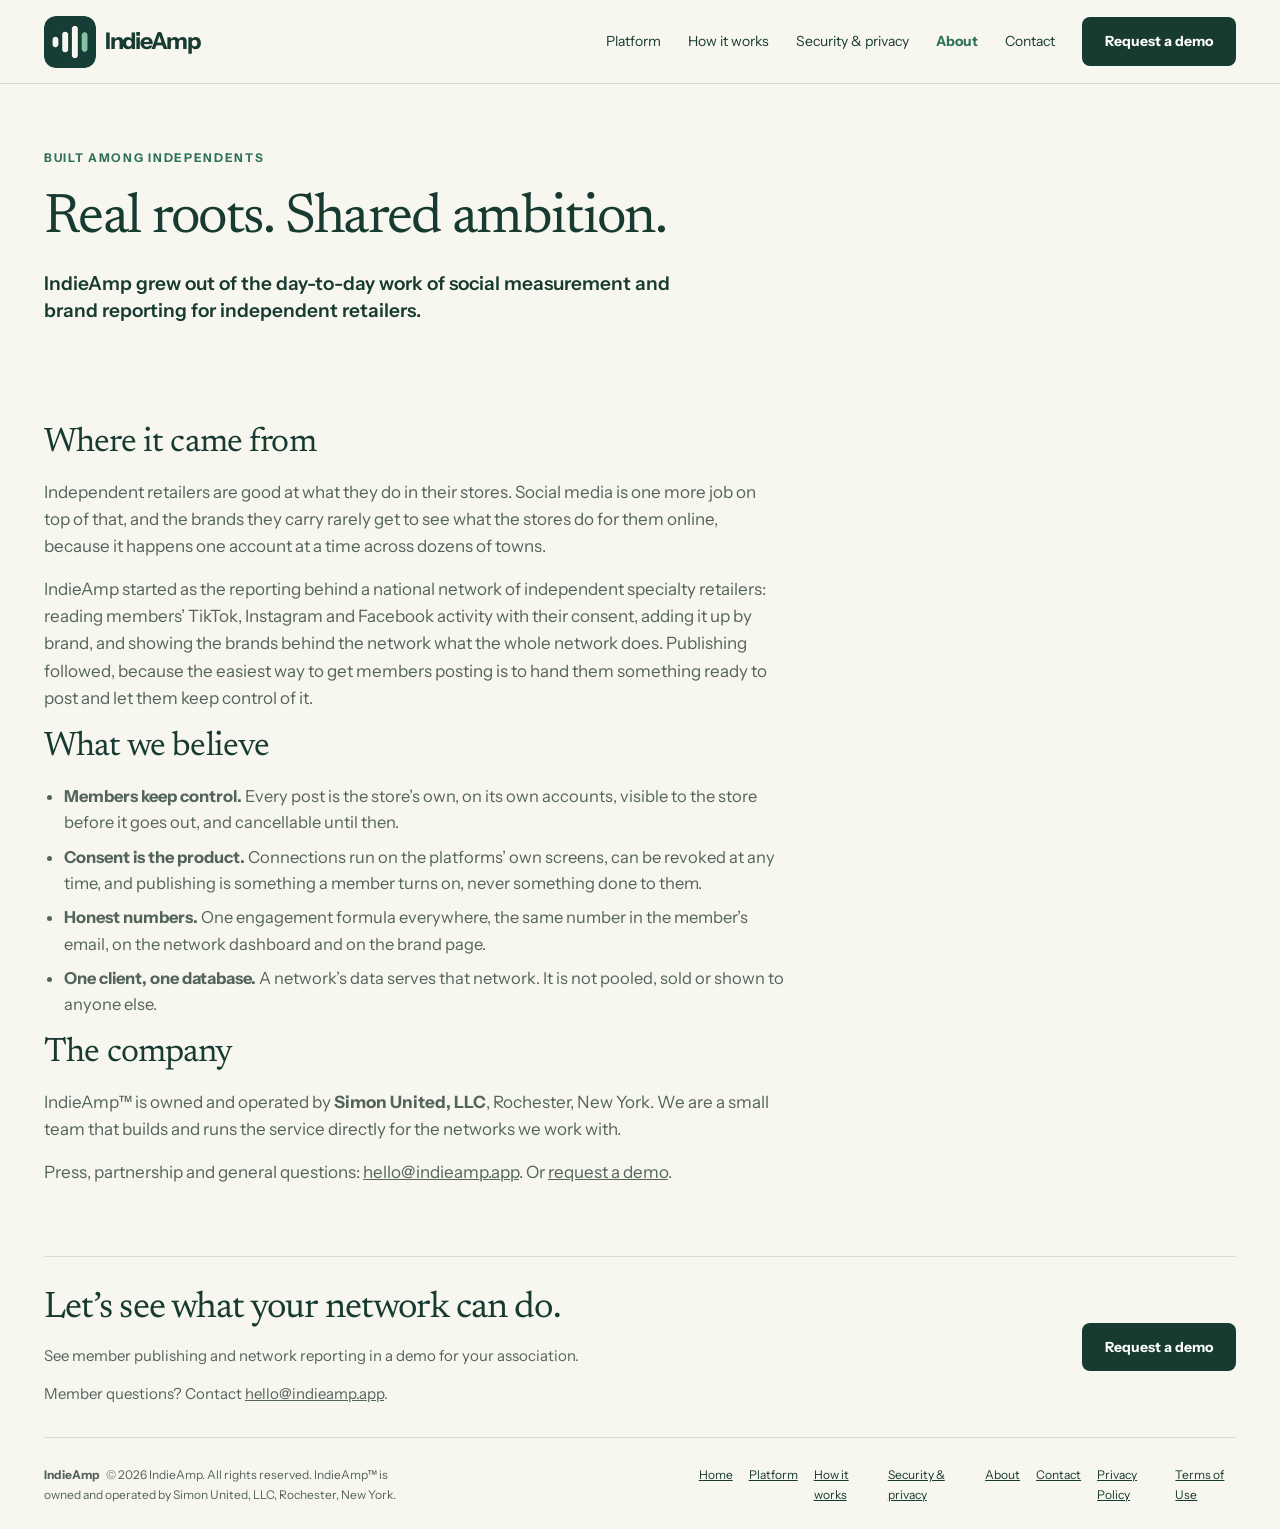
==== about.html @ b31b8cba "Site becomes eight real pages for the TikTok review: Platform, How it works, Security & privacy, Abo" ====
<!doctype html><html lang="en"><head><meta charset="utf-8"><meta name="viewport" content="width=device-width,initial-scale=1"><title>About IndieAmp</title><meta name="description" content="IndieAmp grew out of social measurement and brand reporting for independent retailers. Owned and operated by Simon United, LLC, Rochester, New York."><meta property="og:type" content="website"><meta property="og:title" content="About IndieAmp"><meta property="og:description" content="IndieAmp grew out of social measurement and brand reporting for independent retailers. Owned and operated by Simon United, LLC, Rochester, New York."><meta name="theme-color" content="#173b30"><link rel="icon" href="/favicon.ico?v=2" sizes="any"><link rel="icon" href="/favicon.svg?v=2" type="image/svg+xml"><link rel="icon" href="/icon-192.png?v=3" type="image/png" sizes="192x192"><link rel="apple-touch-icon" href="/apple-touch-icon.png?v=2"><link rel="canonical" href="https://indieamp.app/about.html"><link rel="stylesheet" href="site.css?v=1">
<!-- Google Analytics 4 (visitor counts and approximate location; Google signals and ad personalization off) -->
<script async src="https://www.googletagmanager.com/gtag/js?id=G-2YFGQVSRQZ"></script>
<script>window.dataLayer=window.dataLayer||[];function gtag(){dataLayer.push(arguments);}gtag('js',new Date());gtag('config','G-2YFGQVSRQZ',{allow_google_signals:false,allow_ad_personalization_signals:false});</script>
</head>
<body>
<a class="skip" href="#top">Skip to content</a>
<header><div class="wrap"><a class="logo" href="index.html"><img class="appicon" src="/icon-192.png?v=3" width="52" height="52" alt="IndieAmp app icon">IndieAmp</a>
<nav id="nav" aria-label="Main navigation"><div class="links"><a href="platform.html">Platform</a><a href="how-it-works.html">How it works</a><a href="security.html">Security & privacy</a><a href="about.html" aria-current="page">About</a><a href="contact.html">Contact</a></div><a class="button" href="contact.html">Request a demo</a><button class="menu-toggle" type="button" aria-expanded="false" aria-controls="nav" onclick="var n=document.getElementById('nav');var o=n.classList.toggle('open');this.setAttribute('aria-expanded',o)">Menu</button></nav></div></header>
<main id="top">
<div class="wrap">
<section class="page-hero"><div class="eyebrow">Built among independents</div><h1>Real roots. Shared ambition.</h1>
<p class="lead">IndieAmp grew out of the day-to-day work of social measurement and brand reporting for independent retailers.</p></section>

<section class="section"><div class="prose">
<h2>Where it came from</h2>
<p>Independent retailers are good at what they do in their stores. Social media is one more job on top of that, and the brands they carry rarely get to see what the stores do for them online, because it happens one account at a time across dozens of towns.</p>
<p>IndieAmp started as the reporting behind a national network of independent specialty retailers: reading members’ TikTok, Instagram and Facebook activity with their consent, adding it up by brand, and showing the brands behind the network what the whole network does. Publishing followed, because the easiest way to get members posting is to hand them something ready to post and let them keep control of it.</p>
<h2>What we believe</h2>
<ul><li><strong>Members keep control.</strong> Every post is the store’s own, on its own accounts, visible to the store before it goes out, and cancellable until then.</li>
<li><strong>Consent is the product.</strong> Connections run on the platforms’ own screens, can be revoked at any time, and publishing is something a member turns on, never something done to them.</li>
<li><strong>Honest numbers.</strong> One engagement formula everywhere, the same number in the member’s email, on the network dashboard and on the brand page.</li>
<li><strong>One client, one database.</strong> A network’s data serves that network. It is not pooled, sold or shown to anyone else.</li></ul>
<h2>The company</h2>
<p>IndieAmp™ is owned and operated by <strong>Simon United, LLC</strong>, Rochester, New York. We are a small team that builds and runs the service directly for the networks we work with.</p>
<p>Press, partnership and general questions: <a href="mailto:hello@indieamp.app">hello@indieamp.app</a>. Or <a href="contact.html">request a demo</a>.</p>
</div></section>
<section class="closing" id="contact"><div><h2>Let’s see what your network can do.</h2><p>See member publishing and network reporting in a demo for your association.</p><p>Member questions? Contact <a href="mailto:hello@indieamp.app">hello@indieamp.app</a>.</p></div><a class="button" href="contact.html">Request a demo</a></section></div>
</main>
<footer><div class="wrap"><div class="foot">
<p><strong>IndieAmp</strong> &nbsp; © 2026 IndieAmp. All rights reserved. IndieAmp™ is owned and operated by Simon United, LLC, Rochester, New York.</p>
<div class="footlinks"><a href="index.html">Home</a><a href="platform.html">Platform</a><a href="how-it-works.html">How it works</a><a href="security.html">Security &amp; privacy</a><a href="about.html">About</a><a href="contact.html">Contact</a><a href="privacy.html">Privacy Policy</a><a href="terms.html">Terms of Use</a></div>
</div></div></footer>
<!-- Vercel Web Analytics (cookieless; static-site install: the script tag, no package) -->
<script defer src="/_vercel/insights/script.js"></script>
</body></html>
---- site.css ----
@font-face{font-family:'Newsreader';font-style:normal;font-weight:400;font-display:swap;src:url(fonts/newsreader-latin-400-normal.woff2) format('woff2')}
@font-face{font-family:'Newsreader';font-style:normal;font-weight:500;font-display:swap;src:url(fonts/newsreader-latin-500-normal.woff2) format('woff2')}
@font-face{font-family:'Instrument Sans';font-style:normal;font-weight:400;font-display:swap;src:url(fonts/instrument-sans-latin-400-normal.woff2) format('woff2')}
@font-face{font-family:'Instrument Sans';font-style:normal;font-weight:500;font-display:swap;src:url(fonts/instrument-sans-latin-500-normal.woff2) format('woff2')}
@font-face{font-family:'Instrument Sans';font-style:normal;font-weight:600;font-display:swap;src:url(fonts/instrument-sans-latin-600-normal.woff2) format('woff2')}
@font-face{font-family:'Instrument Sans';font-style:normal;font-weight:700;font-display:swap;src:url(fonts/instrument-sans-latin-700-normal.woff2) format('woff2')}

:root{--ink:#173b30;--green:#2d7158;--cream:#f7f6ef;--muted:#53645b;--line:#d9ded2;--lime:#d9ecaa}*{box-sizing:border-box}html{scroll-behavior:smooth}body{margin:0;background:var(--cream);color:var(--ink);font-family:Arial,sans-serif;font-size:16px;line-height:1.6}a{color:inherit}button{font:inherit}h1,h2,h3,p{margin:0}h1,h2,.serif{font-family:Georgia,serif;font-weight:400;letter-spacing:-.045em}h1{font-size:64px;line-height:1.08}h2{font-size:46px;line-height:1.14}h3{font-size:25px;line-height:1.25;letter-spacing:-.025em}p{color:var(--muted)}.wrap{max-width:1200px;padding:0 40px;margin:auto}.eyebrow{font-size:12px;font-weight:700;letter-spacing:.14em;text-transform:uppercase;color:var(--green);margin-bottom:22px}.button{display:inline-flex;padding:13px 23px;border-radius:8px;background:var(--ink);color:white;text-decoration:none;font-size:14px;font-weight:700;align-items:center;justify-content:center}.button:hover{background:var(--green)}a:focus-visible,button:focus-visible{outline:3px solid #739f2f;outline-offset:5px}.logo{display:flex;gap:9px;align-items:center;font-weight:700;font-size:23px;text-decoration:none;letter-spacing:-.055em}.appicon{display:block;width:52px;height:52px;border-radius:12px;flex:none}.mark{display:flex;align-items:center;gap:2.3px;height:25px}.mark i{width:4px;background:currentColor;border-radius:2px}.mark i:nth-child(1){height:8px}.mark i:nth-child(2){height:16px}.mark i:nth-child(3){height:25px}.mark i:nth-child(4){height:15px;background:#5E9A7C}header .wrap{display:flex;align-items:center;justify-content:space-between;height:94px;border-bottom:1px solid var(--line)}nav{display:flex;gap:27px;align-items:center}nav a:not(.button){font-size:14px;text-decoration:none}.hero{display:grid;grid-template-columns:1fr 1.03fr;gap:50px;align-items:center;padding-top:66px;padding-bottom:65px}.hero h1 em{display:block;font-style:normal;color:var(--green)}.lead{font-size:20px;font-weight:600;line-height:1.45;color:var(--ink);margin:25px 0 12px}.hero p:not(.lead){max-width:490px}.hero .button{margin-top:26px}.hero-visual{position:relative}.hero-visual img{width:100%;display:block;border-radius:22px}.caption{font-size:12px;text-align:center;letter-spacing:.07em;color:var(--muted);margin-top:12px}.pillars{background:var(--ink);color:#fff;border-radius:18px;display:grid;grid-template-columns:repeat(3,1fr);padding:34px 15px}.pillar{padding:0 28px}.pillar+.pillar{border-left:1px solid #496359}.pillar .number{color:var(--lime);font-size:13px;font-weight:700;letter-spacing:.1em}.pillar h2{font-size:35px;letter-spacing:-.025em;margin:7px 0 13px}.pillar p{color:#e0e7df;font-size:15px;line-height:1.6}.trust{display:flex;justify-content:space-between;flex-wrap:wrap;gap:15px;padding:25px 0;font-size:13px;border-bottom:1px solid var(--line);color:var(--muted)}.trust span::first-letter{color:var(--green)}.section{padding-top:84px;padding-bottom:70px}.intro{max-width:640px;margin-bottom:32px}.intro p{margin-top:17px;font-size:18px}.tabs{display:flex;border-bottom:1px solid var(--line);gap:30px}.tab{border:0;background:none;padding:15px 4px;color:var(--muted);cursor:pointer;font-size:16px}.tab[aria-selected=true]{border-bottom:3px solid var(--green);color:var(--ink);font-weight:700}.audience{display:grid;grid-template-columns:.9fr 1.1fr;gap:60px;align-items:center;padding:35px 0 18px;min-height:350px}.audience[hidden]{display:none}.audience h3{font-size:31px;max-width:420px;margin-bottom:18px}.audience p{max-width:450px}.product{background:#e8eddf;border:1px solid var(--line);border-radius:16px;min-height:275px;display:flex;align-items:center;justify-content:center;padding:25px}.product img{width:100%;max-height:290px;object-fit:contain;border-radius:10px}.disclosure{font-size:12px;line-height:1.6;margin-top:12px}.how{background:#edf0e5;border-top:1px solid var(--line);border-bottom:1px solid var(--line);padding:65px 0}.steps{display:grid;grid-template-columns:repeat(4,1fr);gap:27px;margin-top:35px}.step b{display:flex;width:37px;height:37px;border:1px solid #afbcaa;align-items:center;justify-content:center;border-radius:50%;font-size:13px;margin-bottom:18px}.step h3{font-size:18px;margin-bottom:10px}.step p{font-size:15px}.roots{display:grid;grid-template-columns:1fr 1.25fr;gap:65px;padding:75px 0;border-bottom:1px solid var(--line)}.roots h2{font-size:43px}.roots p+p{margin-top:16px}.roots .statement{font-size:22px;color:var(--ink);line-height:1.45}.privacy{padding:70px 0}.privacy h2{font-size:40px}.privacy>p{margin-top:13px}table{width:100%;border-collapse:collapse;margin:30px 0;font-size:15px}th{text-align:left;font-size:12px;letter-spacing:.1em;color:var(--green);padding:14px 18px;background:#e9eee0}td{padding:17px 18px;border-bottom:1px solid var(--line);vertical-align:top;width:50%}.privacy h3{font-size:23px;margin-bottom:20px}.privacy ul{padding:0;list-style:none}.privacy li{padding:11px 0 11px 24px;position:relative;color:var(--muted);font-size:15px}.privacy li::before{content:'×';position:absolute;left:0;color:var(--green);font-size:20px}.privacy .trust{border:0}.privacy-link{font-size:14px}.closing{background:var(--ink);color:white;padding:48px;border-radius:18px;display:flex;align-items:center;justify-content:space-between;gap:25px}.closing h2{font-size:39px;max-width:620px}.closing p{color:#e0e7df;margin-top:14px;font-size:15px}.closing .button{background:var(--lime);color:var(--ink);white-space:nowrap}.closing a:not(.button){color:#e0e7df}footer{padding:38px 0 25px}.foot{display:flex;justify-content:space-between;gap:20px;align-items:center}.foot p,.foot a{font-size:12px}.foot p{max-width:800px;text-wrap:balance}.footlinks{display:flex;gap:16px}.prototype{font-size:12px;color:var(--muted);margin-top:17px}.prototype a{font-size:12px}.desktop-note{font-size:12px;color:var(--muted)}
@media(min-width:1500px){.wrap{max-width:1330px}.hero h1{font-size:72px}}
@media(max-width:800px){.wrap{padding:0 24px}header .wrap{height:78px}nav{gap:12px}.links{display:none}.hero{grid-template-columns:1fr;gap:30px;padding-top:40px;padding-bottom:40px}h1{font-size:49px}.hero-visual{max-width:590px}.pillars{grid-template-columns:1fr;padding:13px 25px}.pillar{padding:21px 0}.pillar+.pillar{border-left:0;border-top:1px solid #496359}.trust{font-size:12px;justify-content:flex-start;gap:12px 22px}.section{padding-top:53px;padding-bottom:42px}h2{font-size:36px}.intro p{font-size:16px}.audience{grid-template-columns:1fr;gap:22px;min-height:0}.audience h3{font-size:28px}.tabs{gap:23px}.tab{font-size:15px}.product{min-height:230px;padding:18px}.steps{grid-template-columns:1fr 1fr;gap:30px 22px}.how{padding:45px 0}.roots{grid-template-columns:1fr;gap:25px;padding:50px 0}.roots h2{font-size:36px}.privacy{padding:50px 0}table{font-size:13px}td,th{padding:12px 10px}.closing{padding:29px;flex-direction:column;align-items:flex-start}.closing h2{font-size:33px}.foot{flex-wrap:wrap}.footlinks{flex-wrap:wrap}}

/* Refined original composition */
.wrap{max-width:1280px;padding-left:44px;padding-right:44px}header .wrap{height:84px}.hero{grid-template-columns:1.05fr 1fr;gap:48px;padding-top:64px;padding-bottom:60px}h1{font-size:52px;line-height:1.14}.hero h1 em{margin-top:5px}.lead{font-size:19px;margin-top:25px}.hero-visual{background:#e5eadc;border-radius:20px;padding:18px 18px 13px}.dashboard{display:flex;background:#fff;border-radius:12px;box-shadow:5px 6px 0 #cfd9c7;overflow:hidden;min-height:307px}.dash-side{width:100px;flex:none;background:#173f35;color:white;padding:19px 10px;font-size:11px}.dash-side strong{display:block;font-size:15px;margin-bottom:23px;padding-left:5px}.dash-side span{display:block;padding:7px 6px;margin-bottom:8px;border-radius:5px;color:#dce7de}.dash-side .active{background:#365b4e;color:#fff}.dash-main{min-width:0;flex:1;padding:20px 17px}.dash-title{display:flex;justify-content:space-between;align-items:center;gap:12px;font-size:14px}.dash-title span{font-size:10px;color:#65746c;white-space:nowrap}.metrics{display:grid;grid-template-columns:repeat(3,1fr);gap:8px;margin:19px 0}.metrics>div{background:#f7f7f1;padding:11px 8px;border-radius:5px}.metrics span{display:block;font-size:10px;color:#65746c;white-space:nowrap}.metrics b{display:block;font-size:23px;line-height:1.35;letter-spacing:-.035em}.metrics small{font-size:9px;color:#2d7158}.chart-title{font-size:11px;font-weight:bold;display:flex;justify-content:space-between;gap:10px}.chart-title span{font-size:8px;font-weight:normal;color:#65746c}.chart{width:100%;height:112px;margin-top:12px;display:block}.dash-message{margin-top:9px;background:#d9ecaa;border-radius:6px;padding:10px 5px;font-size:11px;font-weight:bold;text-align:center}.caption{font-size:10px;margin-top:14px}.pillars{background:transparent;color:var(--ink);padding:0;border-radius:0;gap:30px;margin:0 0 23px}.pillar{padding:10px 0 8px}.pillar+.pillar{border-left:0}.pillar .number{color:var(--green)}.pillar h2{font-size:32px;margin-top:7px}.pillar p{color:var(--muted);font-size:15px}.trust{padding:24px 0;border-top:1px solid var(--line)}.section{padding-top:57px;padding-bottom:54px}.intro{max-width:760px;margin-bottom:27px}.intro h2 br{display:none}.intro h2{font-size:40px}.intro p{font-size:16px;margin-top:12px}.audience-grid{display:grid;grid-template-columns:repeat(3,1fr);gap:20px}.audience{display:flex;flex-direction:column;align-items:stretch;gap:0;padding:20px;background:#fff;border:1px solid var(--line);border-radius:12px;min-height:0}.audience>div:first-child{display:contents}.audience .eyebrow{order:0;font-size:11px;margin-bottom:16px}.audience .product{order:1;padding:14px;min-height:185px;height:205px;margin-bottom:23px;border:0;border-radius:8px;background:#eef1e6}.audience .product img{width:100%;height:100%;max-height:190px;object-fit:contain}.audience h3{order:2;font-size:21px;line-height:1.3;margin-bottom:12px;min-height:54px;letter-spacing:-.02em}.audience p{order:3;font-size:15px;line-height:1.6}.how{background:transparent;border-top:0;border-bottom:0;padding:25px 0 60px}.how h2 br{display:none}.how h2{font-size:38px}.steps{margin-top:30px}.step b{background:#d9ecaa;border:0;width:34px;height:34px}.step h3{font-size:17px}.step p{font-size:15px}.roots-band{background:#173f35;color:#fff}.roots{padding:48px 0;border:0;gap:70px;grid-template-columns:.8fr 1.3fr}.roots .eyebrow{color:#d9ecaa}.roots h2{font-size:39px}.roots .statement{color:#fff;font-size:19px}.roots p{color:#dce6dc;font-size:16px}.privacy{padding:56px 0}.privacy h2{font-size:37px}.privacy .trust{border:0}.closing{padding:31px 0;background:none;border-radius:0;color:var(--ink);border-top:1px solid var(--line);border-bottom:1px solid var(--line)}.closing h2{font-size:37px}.closing p,.closing a:not(.button){color:var(--muted)}.closing .button{background:var(--ink);color:white}footer{padding-top:27px}.prototype{font-size:11px}
@media(min-width:1500px){.wrap{max-width:1360px}.hero h1{font-size:57px}}
@media(max-width:1050px) and (min-width:801px){.wrap{padding-left:30px;padding-right:30px}.hero{gap:28px}.hero h1{font-size:43px}.dash-side{width:82px}.dash-main{padding:15px 10px}.metrics b{font-size:20px}.metrics span{font-size:8px}.chart-title span{display:none}.audience{padding:17px}.audience h3{font-size:20px}}
@media(max-width:800px){.wrap{padding:0 24px}.hero{grid-template-columns:1fr;padding-top:40px;padding-bottom:34px;gap:28px}.hero h1{font-size:43px}.hero-visual{padding:13px 13px 10px}.dashboard{min-height:260px}.dash-side{width:78px;padding:15px 7px;font-size:9px}.dash-side strong{font-size:13px}.dash-main{padding:15px 10px}.dash-title{font-size:11px}.dash-title span{font-size:8px}.metrics{gap:5px;margin:14px 0}.metrics>div{padding:8px 5px}.metrics span{font-size:8px}.metrics b{font-size:19px}.chart-title{font-size:9px}.chart-title span{font-size:7px}.chart{height:94px}.dash-message{font-size:9px}.pillars{grid-template-columns:1fr;gap:0;margin-bottom:20px}.pillar{padding:21px 0}.pillar+.pillar{border-top:1px solid var(--line)}.pillar p{font-size:16px}.audience-grid{grid-template-columns:1fr;gap:20px}.audience{padding:22px}.audience .product{height:235px}.audience .product img{max-height:215px}.audience h3{font-size:24px;min-height:0}.audience p{font-size:16px}.section{padding-top:43px;padding-bottom:38px}.intro h2,.how h2{font-size:34px}.how{padding:20px 0 44px}.roots{grid-template-columns:1fr;gap:22px;padding:38px 0}.roots h2{font-size:35px}.privacy h2,.closing h2{font-size:33px}.closing{padding:30px 0}.closing .button{margin-top:3px}}

.privacy table tbody td{background:#ffffff}
body{font-family:'Instrument Sans',Arial,sans-serif}h1,h2,.serif{font-family:'Newsreader',Georgia,serif;letter-spacing:-.025em}h1{letter-spacing:-.03em}
.pillars{gap:20px}
.pillar{background:#fff;border:1px solid #E2DED0;border-radius:18px;padding:26px 28px 28px;box-shadow:0 1px 2px rgba(23,56,47,.04)}
.pillar+.pillar{border-left:1px solid #E2DED0;border-top:1px solid #E2DED0}
.pillar svg{display:block;margin-bottom:16px}
.pillar h2{font-size:38px;line-height:1.05;letter-spacing:-.015em;color:#2D6A4F;margin:0 0 12px}
.pillar p{font-size:15.5px;line-height:1.6}
@media(max-width:800px){.pillars{gap:14px}.pillar{padding:22px 22px 24px}.pillar h2{font-size:34px}}
.skip{position:absolute;left:-9999px;top:8px;background:#173b30;color:#fff;padding:10px 16px;border-radius:8px;z-index:10}.skip:focus{left:8px}
.dashboard{min-height:0}.dashboard img{display:block;width:100%;height:auto}
.what-grid{display:grid;grid-template-columns:1fr 1.4fr;gap:40px}.what-grid h3{margin-bottom:12px}.what-grid ul{margin:0 0 14px;padding-left:20px}.what-grid li{color:var(--muted);margin-bottom:8px}@media(max-width:760px){.what-grid{grid-template-columns:1fr;gap:24px}}
/* ---- multi-page additions (2026-11-09) ---- */
.links{display:flex;gap:27px;align-items:center}.links a{font-size:14px;text-decoration:none}.links a[aria-current=page]{color:var(--green);font-weight:700}
.menu-toggle{display:none;border:1px solid var(--line);background:#fff;color:var(--ink);border-radius:8px;padding:10px 14px;font-size:14px;font-weight:700;cursor:pointer}
.page-hero{padding:64px 0 30px;max-width:780px}.page-hero h1{font-size:56px;line-height:1.08}.page-hero .lead{margin-top:20px;max-width:680px}.page-hero p:not(.lead){margin-top:14px;max-width:680px;font-size:17px}
.cards{display:grid;grid-template-columns:repeat(3,1fr);gap:20px}.cards.two{grid-template-columns:repeat(2,1fr)}
.card{background:#fff;border:1px solid var(--line);border-radius:14px;padding:26px}.card h3{font-size:21px;margin-bottom:10px}.card p,.card li{font-size:15.5px;line-height:1.6}.card ul{margin:10px 0 0;padding-left:18px}.card li{color:var(--muted);margin-bottom:6px}.card .eyebrow{margin-bottom:12px}
.prose{max-width:740px}.prose p{margin-bottom:16px;font-size:17px}.prose h2{font-size:34px;margin:0 0 16px}.prose h3{margin:26px 0 8px}.prose ul{margin:0 0 16px;padding-left:20px}.prose li{color:var(--muted);margin-bottom:8px;font-size:16.5px}
.section+.section{border-top:1px solid var(--line)}
.faq{max-width:800px}.faq details{border-top:1px solid var(--line);padding:16px 0}.faq details:last-of-type{border-bottom:1px solid var(--line)}.faq summary{cursor:pointer;font-weight:600;font-size:17px;list-style:none;display:flex;justify-content:space-between;gap:16px;color:var(--ink)}.faq summary::-webkit-details-marker{display:none}.faq summary::after{content:'+';color:var(--green);font-size:22px;line-height:1}.faq details[open] summary::after{content:'\2212'}.faq details p{margin-top:10px;font-size:16px}
.contact-grid{display:grid;grid-template-columns:1.1fr .9fr;gap:48px;align-items:start}.contact-grid address{font-style:normal;color:var(--muted);line-height:1.7}.contact-grid .button{margin-top:18px}
.steps.detail{grid-template-columns:repeat(2,1fr)}
@media(max-width:800px){.menu-toggle{display:inline-flex}header .wrap{position:relative}.links{display:none}nav.open .links{display:flex;flex-direction:column;align-items:flex-start;gap:4px;position:absolute;top:78px;left:0;right:0;background:#fff;border-bottom:1px solid var(--line);padding:14px 24px 18px;z-index:9}nav.open .links a{display:block;padding:10px 0;font-size:16px}nav .button{display:none}nav.open .button{display:inline-flex;position:absolute;top:calc(78px + 1px);right:24px;z-index:10;margin-top:14px}
.page-hero{padding:36px 0 18px}.page-hero h1{font-size:38px}.cards,.cards.two,.contact-grid,.steps.detail{grid-template-columns:1fr}.prose h2{font-size:28px}.prose p{font-size:16px}}
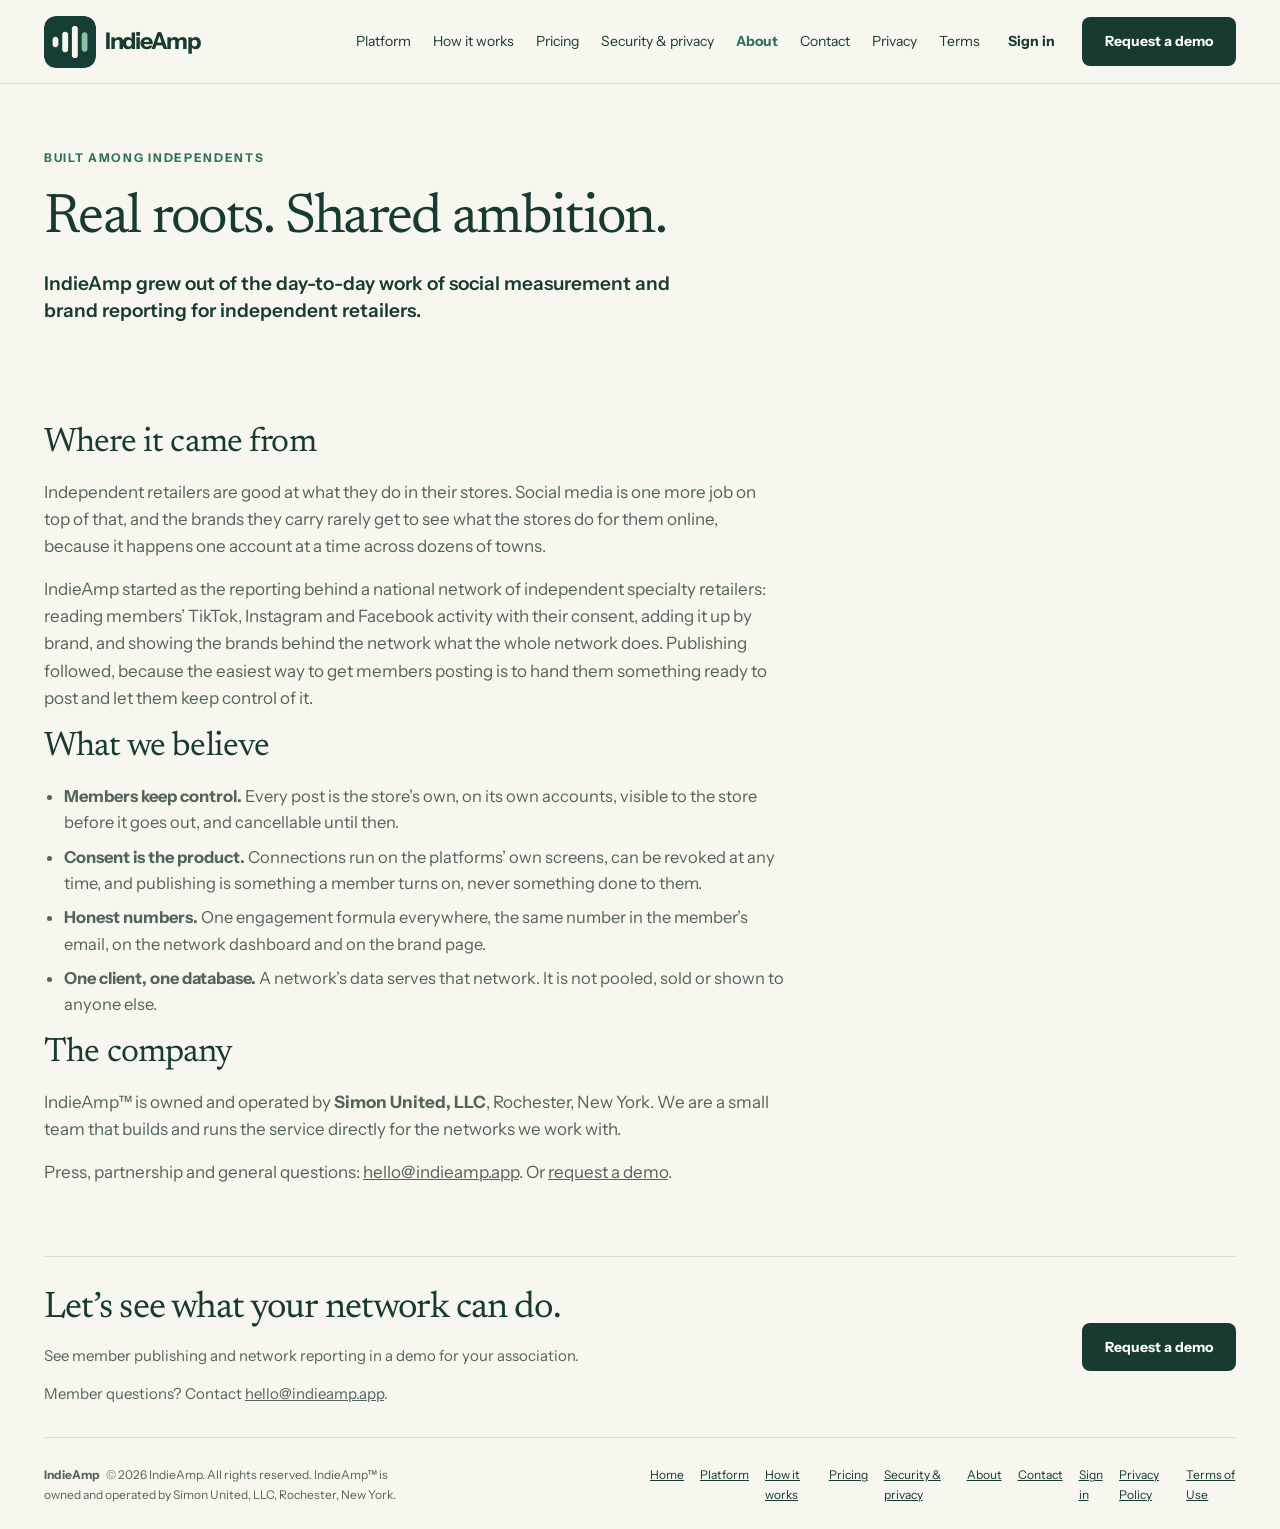
==== commit e74c5455: "Pricing and Sign in pages; Privacy and Terms in the top nav of every page (TikTok's guideline: visib" ====
--- a/about.html
+++ b/about.html
@@ -1,4 +1,4 @@
-<!doctype html><html lang="en"><head><meta charset="utf-8"><meta name="viewport" content="width=device-width,initial-scale=1"><title>About IndieAmp</title><meta name="description" content="IndieAmp grew out of social measurement and brand reporting for independent retailers. Owned and operated by Simon United, LLC, Rochester, New York."><meta property="og:type" content="website"><meta property="og:title" content="About IndieAmp"><meta property="og:description" content="IndieAmp grew out of social measurement and brand reporting for independent retailers. Owned and operated by Simon United, LLC, Rochester, New York."><meta name="theme-color" content="#173b30"><link rel="icon" href="/favicon.ico?v=2" sizes="any"><link rel="icon" href="/favicon.svg?v=2" type="image/svg+xml"><link rel="icon" href="/icon-192.png?v=3" type="image/png" sizes="192x192"><link rel="apple-touch-icon" href="/apple-touch-icon.png?v=2"><link rel="canonical" href="https://indieamp.app/about.html"><link rel="stylesheet" href="site.css?v=1">
+<!doctype html><html lang="en"><head><meta charset="utf-8"><meta name="viewport" content="width=device-width,initial-scale=1"><title>About IndieAmp</title><meta name="description" content="IndieAmp grew out of social measurement and brand reporting for independent retailers. Owned and operated by Simon United, LLC, Rochester, New York."><meta property="og:type" content="website"><meta property="og:title" content="About IndieAmp"><meta property="og:description" content="IndieAmp grew out of social measurement and brand reporting for independent retailers. Owned and operated by Simon United, LLC, Rochester, New York."><meta name="theme-color" content="#173b30"><link rel="icon" href="/favicon.ico?v=2" sizes="any"><link rel="icon" href="/favicon.svg?v=2" type="image/svg+xml"><link rel="icon" href="/icon-192.png?v=3" type="image/png" sizes="192x192"><link rel="apple-touch-icon" href="/apple-touch-icon.png?v=2"><link rel="canonical" href="https://indieamp.app/about.html"><link rel="stylesheet" href="site.css?v=4">
 <!-- Google Analytics 4 (visitor counts and approximate location; Google signals and ad personalization off) -->
 <script async src="https://www.googletagmanager.com/gtag/js?id=G-2YFGQVSRQZ"></script>
 <script>window.dataLayer=window.dataLayer||[];function gtag(){dataLayer.push(arguments);}gtag('js',new Date());gtag('config','G-2YFGQVSRQZ',{allow_google_signals:false,allow_ad_personalization_signals:false});</script>
@@ -6,7 +6,7 @@
 <body>
 <a class="skip" href="#top">Skip to content</a>
 <header><div class="wrap"><a class="logo" href="index.html"><img class="appicon" src="/icon-192.png?v=3" width="52" height="52" alt="IndieAmp app icon">IndieAmp</a>
-<nav id="nav" aria-label="Main navigation"><div class="links"><a href="platform.html">Platform</a><a href="how-it-works.html">How it works</a><a href="security.html">Security & privacy</a><a href="about.html" aria-current="page">About</a><a href="contact.html">Contact</a></div><a class="button" href="contact.html">Request a demo</a><button class="menu-toggle" type="button" aria-expanded="false" aria-controls="nav" onclick="var n=document.getElementById('nav');var o=n.classList.toggle('open');this.setAttribute('aria-expanded',o)">Menu</button></nav></div></header>
+<nav id="nav" aria-label="Main navigation"><div class="links"><a href="platform.html">Platform</a><a href="how-it-works.html">How it works</a><a href="pricing.html">Pricing</a><a href="security.html">Security &amp; privacy</a><a href="about.html" aria-current="page">About</a><a href="contact.html">Contact</a><a href="privacy.html">Privacy</a><a href="terms.html">Terms</a><a class="signin" href="signin.html">Sign in</a></div><a class="button" href="contact.html">Request a demo</a><button class="menu-toggle" type="button" aria-expanded="false" aria-controls="nav" onclick="var n=document.getElementById('nav');var o=n.classList.toggle('open');this.setAttribute('aria-expanded',o)">Menu</button></nav></div></header>
 <main id="top">
 <div class="wrap">
 <section class="page-hero"><div class="eyebrow">Built among independents</div><h1>Real roots. Shared ambition.</h1>
@@ -29,7 +29,7 @@
 </main>
 <footer><div class="wrap"><div class="foot">
 <p><strong>IndieAmp</strong> &nbsp; © 2026 IndieAmp. All rights reserved. IndieAmp™ is owned and operated by Simon United, LLC, Rochester, New York.</p>
-<div class="footlinks"><a href="index.html">Home</a><a href="platform.html">Platform</a><a href="how-it-works.html">How it works</a><a href="security.html">Security &amp; privacy</a><a href="about.html">About</a><a href="contact.html">Contact</a><a href="privacy.html">Privacy Policy</a><a href="terms.html">Terms of Use</a></div>
+<div class="footlinks"><a href="index.html">Home</a><a href="platform.html">Platform</a><a href="how-it-works.html">How it works</a><a href="pricing.html">Pricing</a><a href="security.html">Security &amp; privacy</a><a href="about.html">About</a><a href="contact.html">Contact</a><a href="signin.html">Sign in</a><a href="privacy.html">Privacy Policy</a><a href="terms.html">Terms of Use</a></div>
 </div></div></footer>
 <!-- Vercel Web Analytics (cookieless; static-site install: the script tag, no package) -->
 <script defer src="/_vercel/insights/script.js"></script>
--- a/site.css
+++ b/site.css
@@ -40,3 +40,8 @@
 .steps.detail{grid-template-columns:repeat(2,1fr)}
 @media(max-width:800px){.menu-toggle{display:inline-flex}header .wrap{position:relative}.links{display:none}nav.open .links{display:flex;flex-direction:column;align-items:flex-start;gap:4px;position:absolute;top:78px;left:0;right:0;background:#fff;border-bottom:1px solid var(--line);padding:14px 24px 18px;z-index:9}nav.open .links a{display:block;padding:10px 0;font-size:16px}nav .button{display:none}nav.open .button{display:inline-flex;position:absolute;top:calc(78px + 1px);right:24px;z-index:10;margin-top:14px}
 .page-hero{padding:36px 0 18px}.page-hero h1{font-size:38px}.cards,.cards.two,.contact-grid,.steps.detail{grid-template-columns:1fr}.prose h2{font-size:28px}.prose p{font-size:16px}}
+
+.links .signin{font-weight:700;margin-left:6px}.links{gap:22px}code{font-family:ui-monospace,Menlo,monospace;font-size:14px;background:#edf0e5;padding:1px 6px;border-radius:5px;color:var(--ink)}
+
+@media(min-width:801px) and (max-width:1050px){.links{gap:14px}.links a{font-size:13px}}
+@media(min-width:801px) and (max-width:1050px){.menu-toggle{display:inline-flex}header .wrap{position:relative}.links{display:none}nav.open .links{display:flex;flex-direction:column;align-items:flex-start;gap:4px;position:absolute;top:94px;left:0;right:0;background:#fff;border-bottom:1px solid var(--line);padding:14px 30px 18px;z-index:9}nav.open .links a{display:block;padding:10px 0;font-size:16px}.links a{white-space:nowrap}}
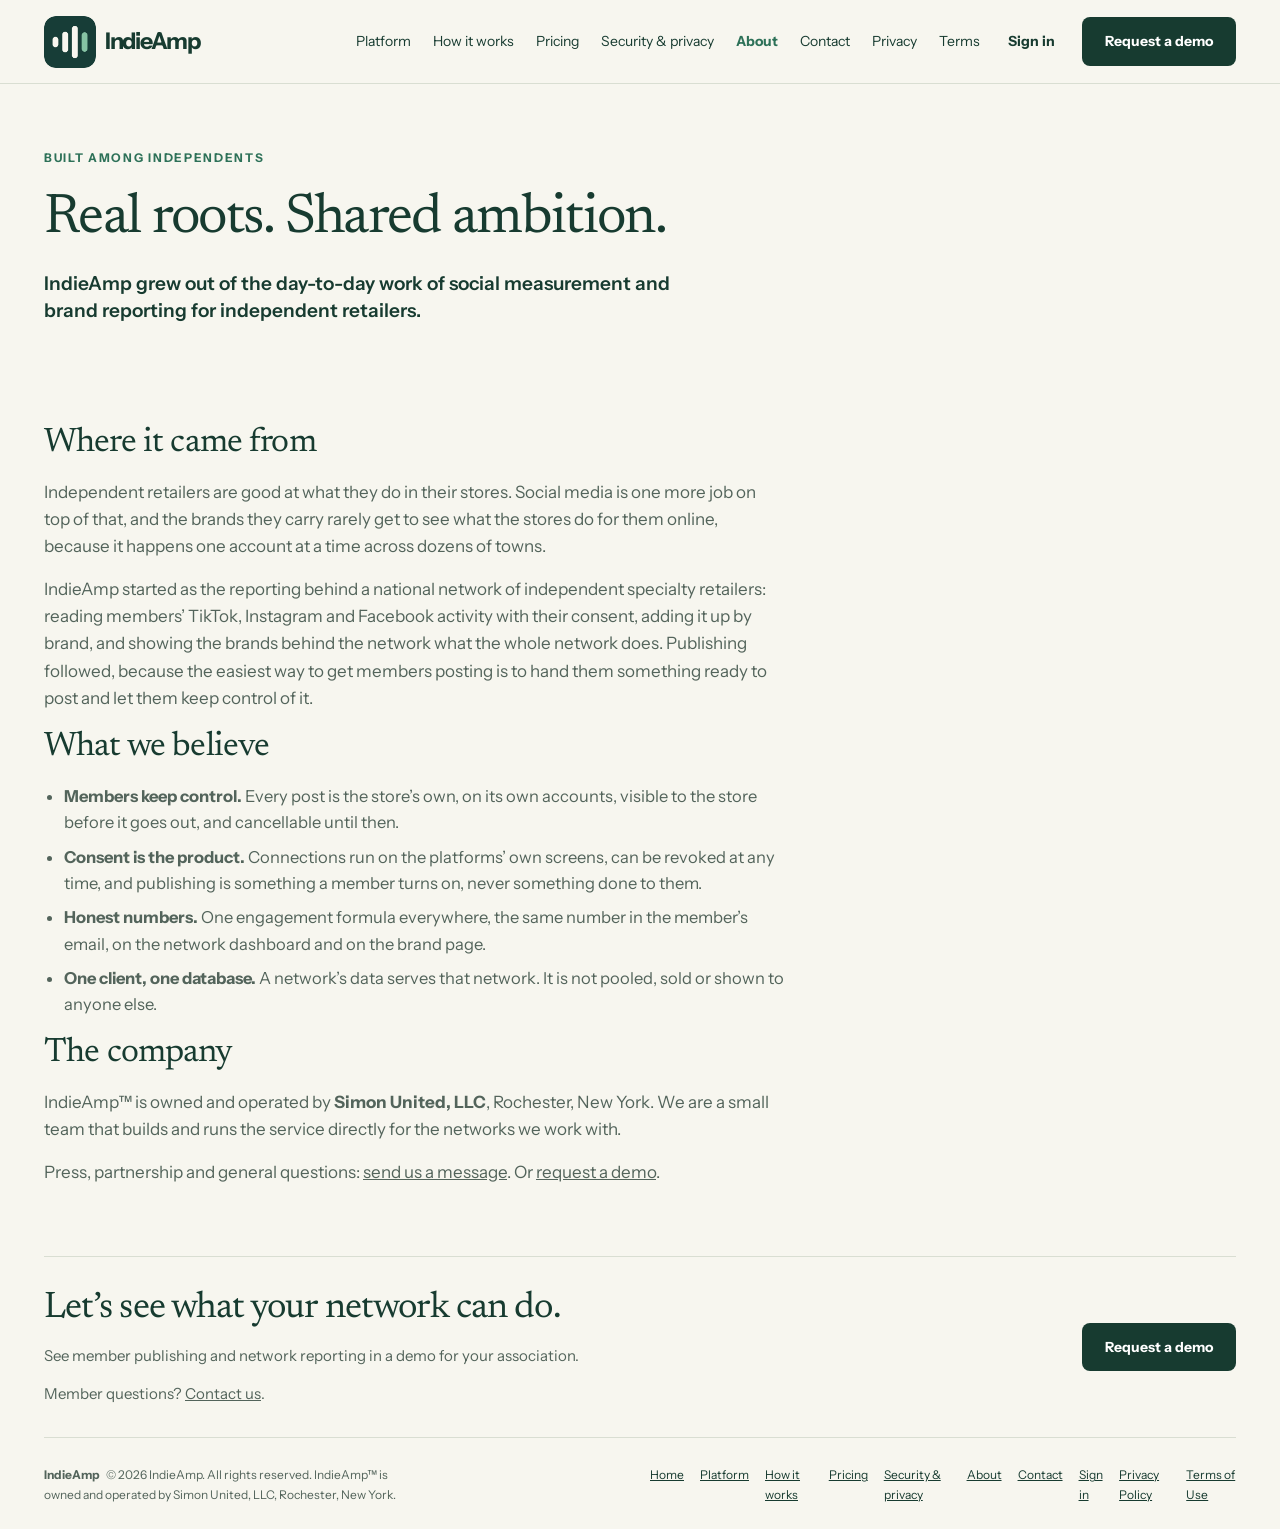
==== commit d4df8efc: "Contact becomes a form: /api/contact emails the message through Mailgun from mail.indieamp.app with " ====
--- a/about.html
+++ b/about.html
@@ -23,9 +23,9 @@
 <li><strong>One client, one database.</strong> A network’s data serves that network. It is not pooled, sold or shown to anyone else.</li></ul>
 <h2>The company</h2>
 <p>IndieAmp™ is owned and operated by <strong>Simon United, LLC</strong>, Rochester, New York. We are a small team that builds and runs the service directly for the networks we work with.</p>
-<p>Press, partnership and general questions: <a href="mailto:hello@indieamp.app">hello@indieamp.app</a>. Or <a href="contact.html">request a demo</a>.</p>
+<p>Press, partnership and general questions: <a href="contact.html">send us a message</a>. Or <a href="contact.html">request a demo</a>.</p>
 </div></section>
-<section class="closing" id="contact"><div><h2>Let’s see what your network can do.</h2><p>See member publishing and network reporting in a demo for your association.</p><p>Member questions? Contact <a href="mailto:hello@indieamp.app">hello@indieamp.app</a>.</p></div><a class="button" href="contact.html">Request a demo</a></section></div>
+<section class="closing" id="contact"><div><h2>Let’s see what your network can do.</h2><p>See member publishing and network reporting in a demo for your association.</p><p>Member questions? <a href="contact.html">Contact us</a>.</p></div><a class="button" href="contact.html">Request a demo</a></section></div>
 </main>
 <footer><div class="wrap"><div class="foot">
 <p><strong>IndieAmp</strong> &nbsp; © 2026 IndieAmp. All rights reserved. IndieAmp™ is owned and operated by Simon United, LLC, Rochester, New York.</p>
--- a/site.css
+++ b/site.css
@@ -45,3 +45,19 @@
 
 @media(min-width:801px) and (max-width:1050px){.links{gap:14px}.links a{font-size:13px}}
 @media(min-width:801px) and (max-width:1050px){.menu-toggle{display:inline-flex}header .wrap{position:relative}.links{display:none}nav.open .links{display:flex;flex-direction:column;align-items:flex-start;gap:4px;position:absolute;top:94px;left:0;right:0;background:#fff;border-bottom:1px solid var(--line);padding:14px 30px 18px;z-index:9}nav.open .links a{display:block;padding:10px 0;font-size:16px}.links a{white-space:nowrap}}
+
+/* Contact form (2026-11-09) */
+.cform{display:grid;gap:14px}
+.cform label{display:grid;gap:6px;font-size:14px;font-weight:700;color:var(--ink)}
+.cform input,.cform select,.cform textarea{font:inherit;font-size:16px;font-weight:400;color:var(--ink);background:#fff;border:1px solid var(--line);border-radius:8px;padding:11px 12px;width:100%}
+.cform input:focus,.cform select:focus,.cform textarea:focus{outline:2px solid var(--green);outline-offset:1px;border-color:var(--green)}
+.cform textarea{min-height:140px;resize:vertical}
+.cform .row{display:grid;grid-template-columns:1fr 1fr;gap:14px}
+.cform .hp{position:absolute;left:-10000px;top:auto;width:1px;height:1px;overflow:hidden}
+.cform .button{border:0;cursor:pointer}
+.cform .button[disabled]{opacity:.6;cursor:default}
+.cform .note{font-size:13px;color:var(--muted);margin:0}
+.cform .status{font-size:15px;margin:0;min-height:1.4em}
+.cform .status.ok{color:var(--green);font-weight:700}
+.cform .status.err{color:#9b2c2c}
+@media(max-width:800px){.cform .row{grid-template-columns:1fr}}
